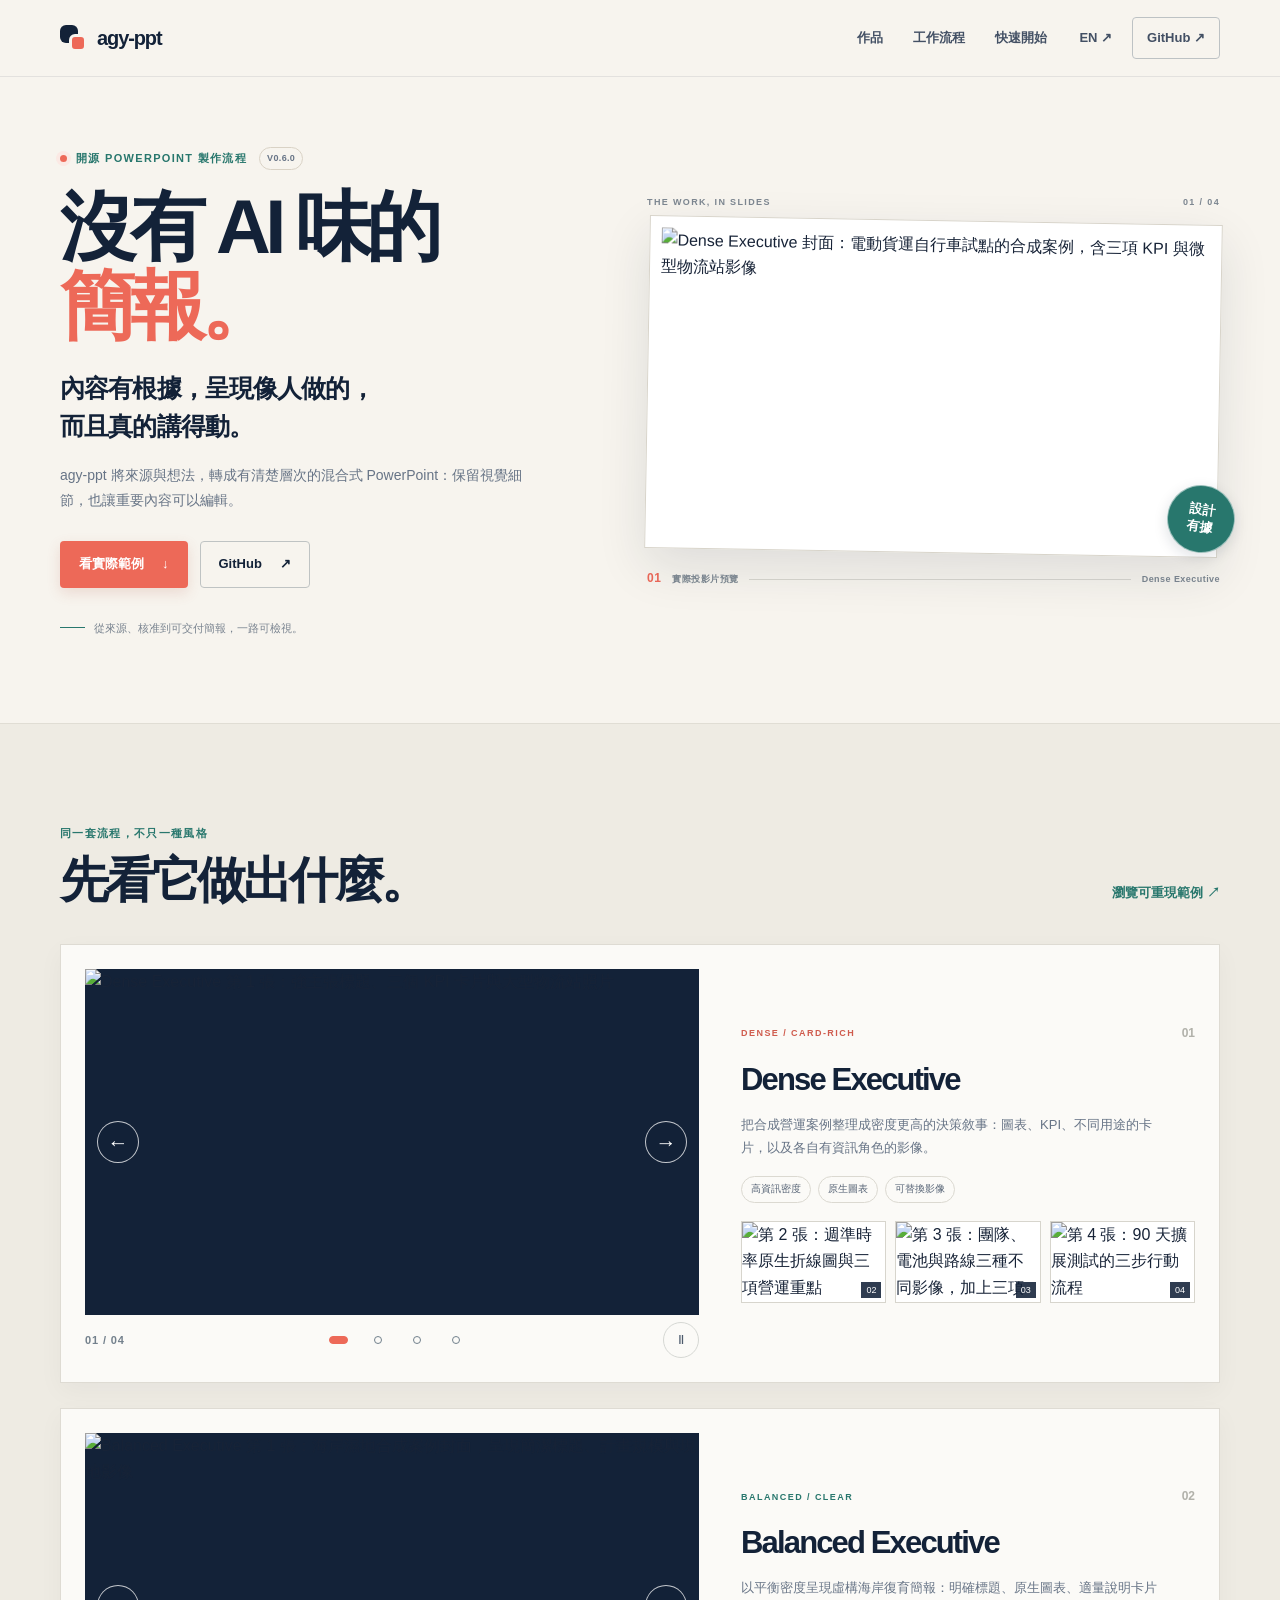
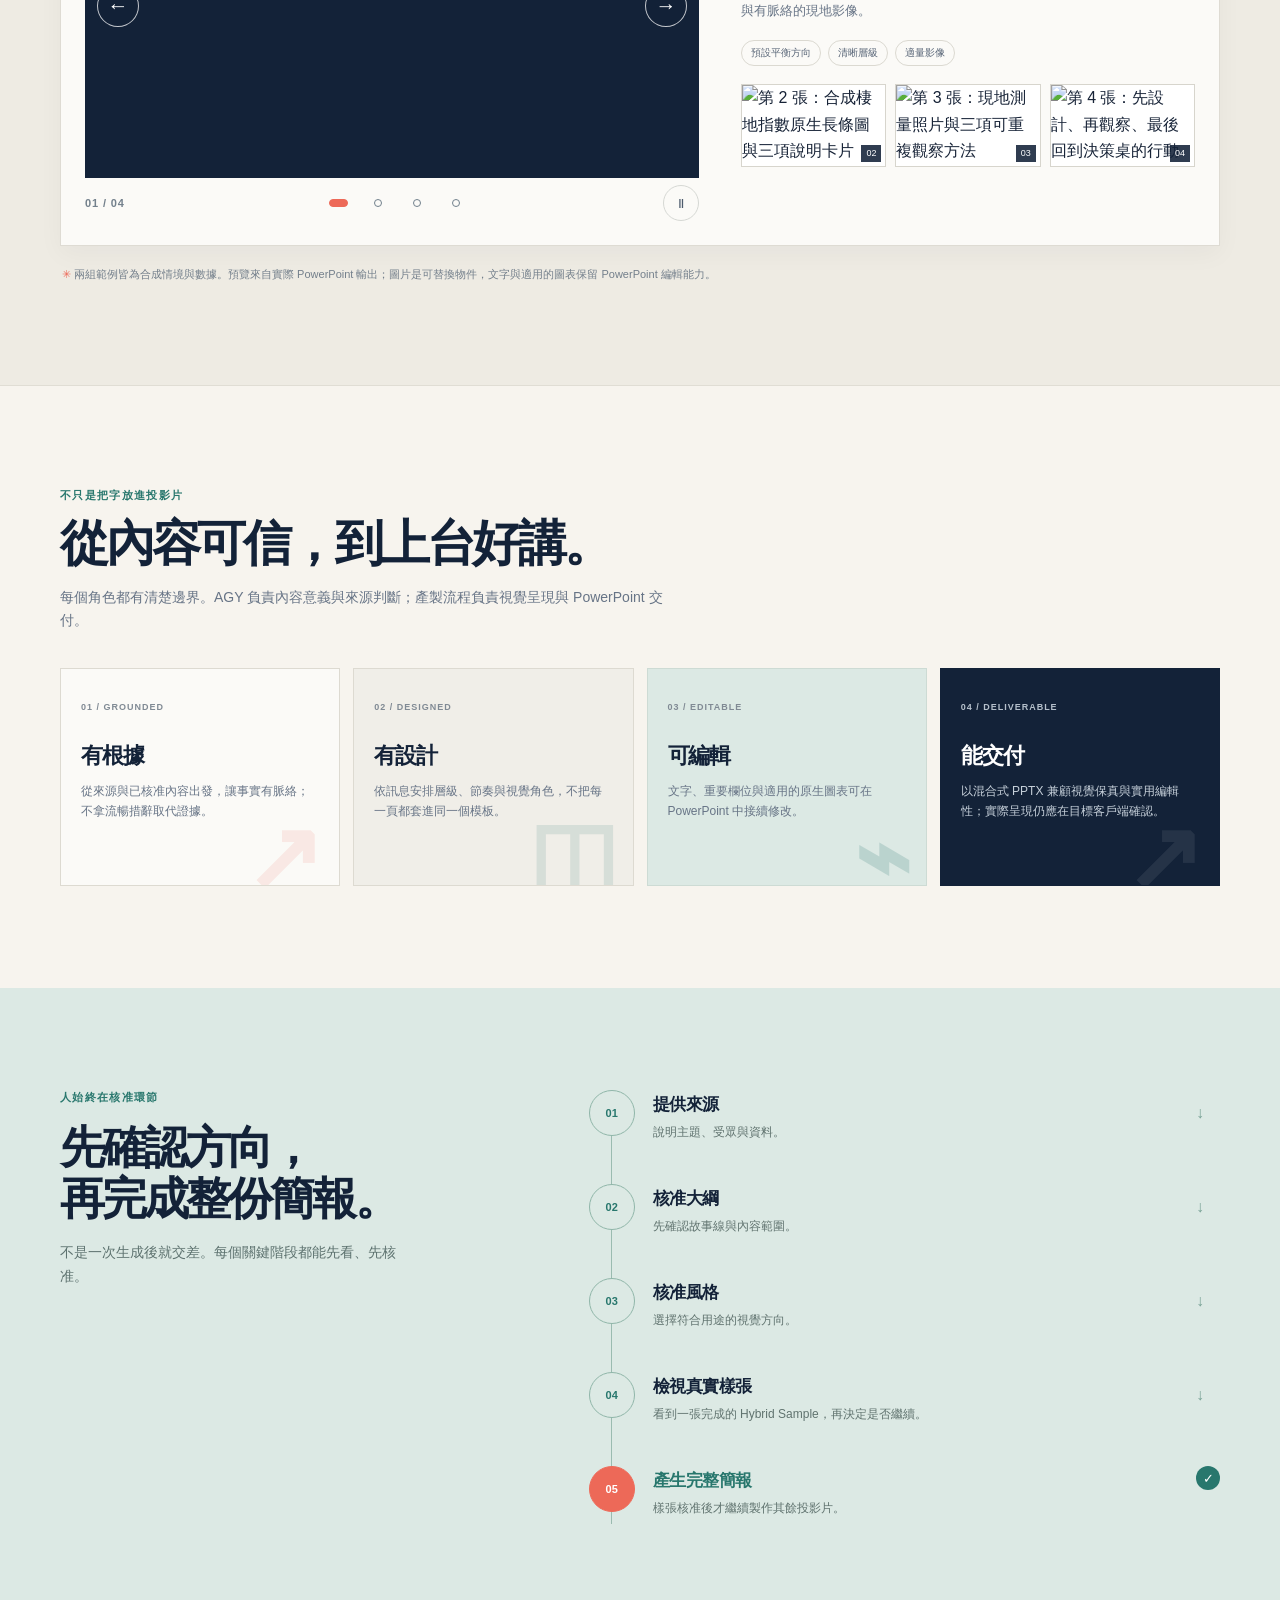
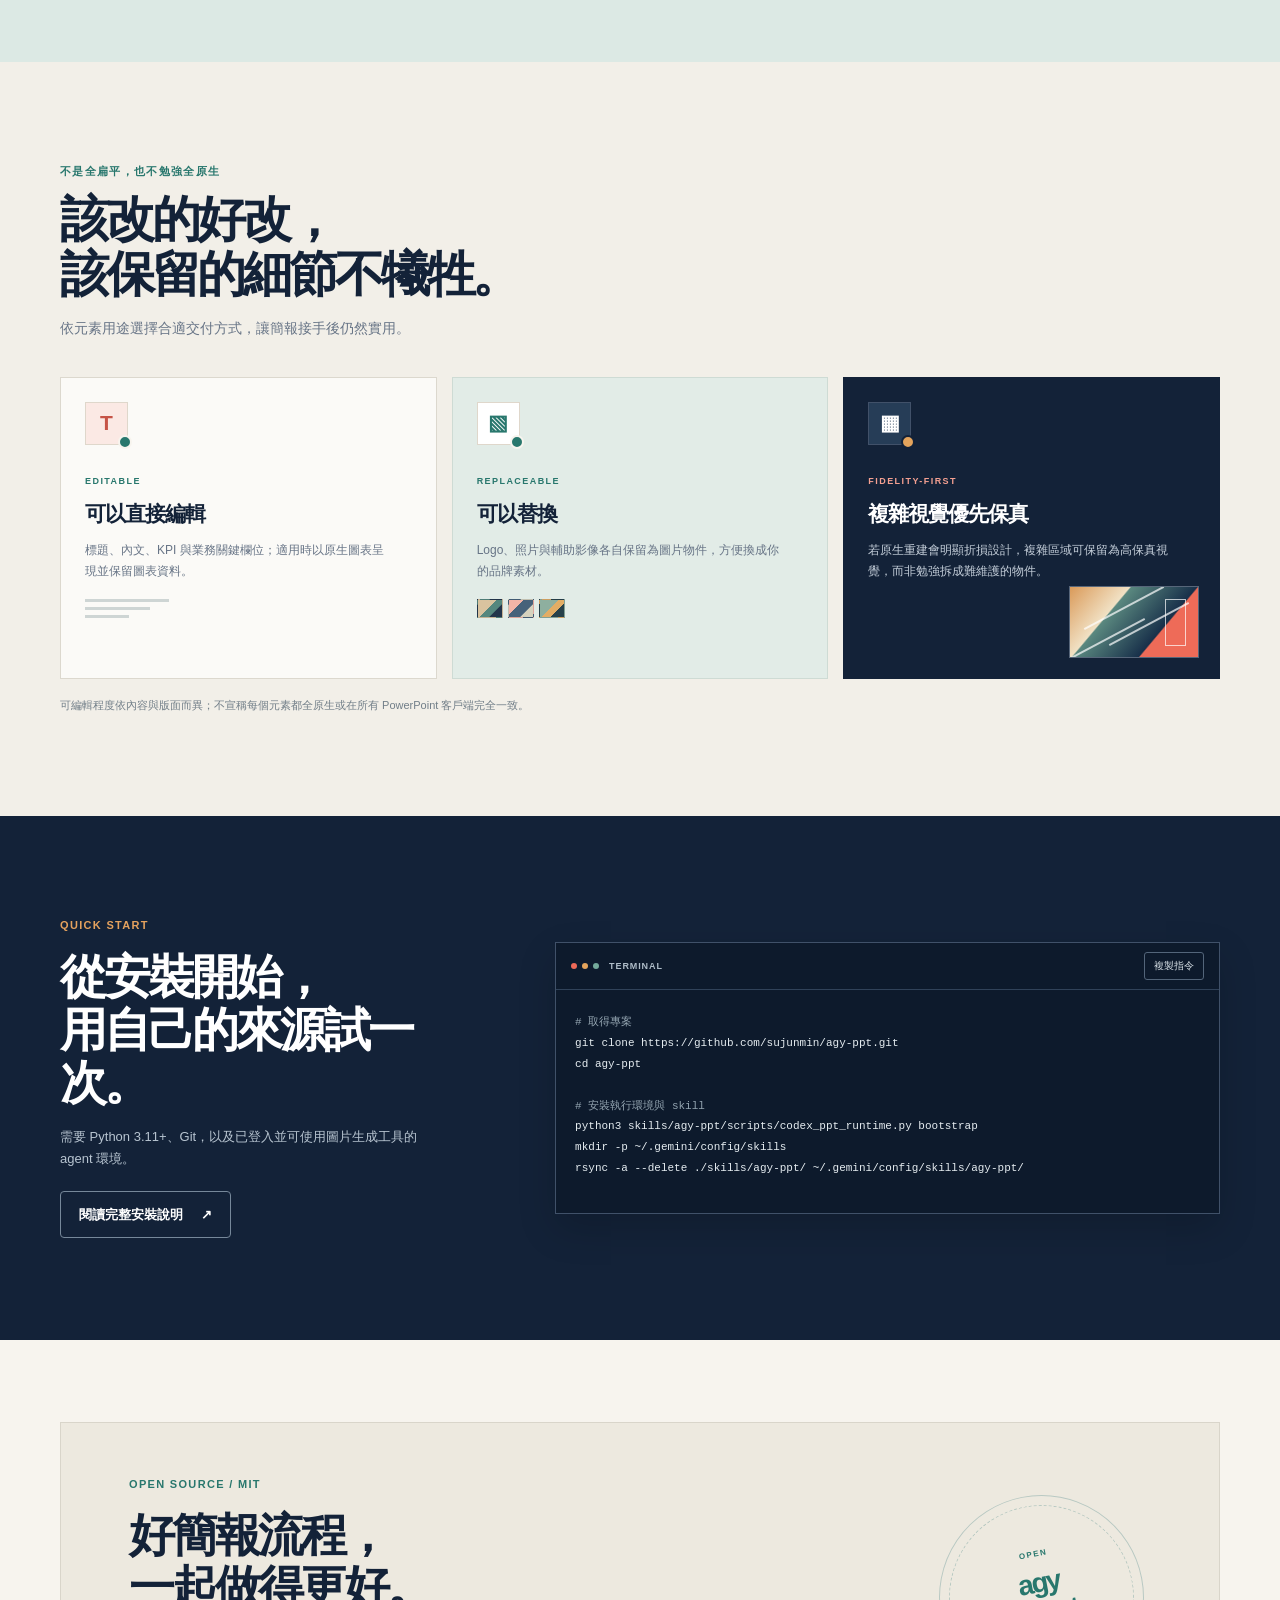
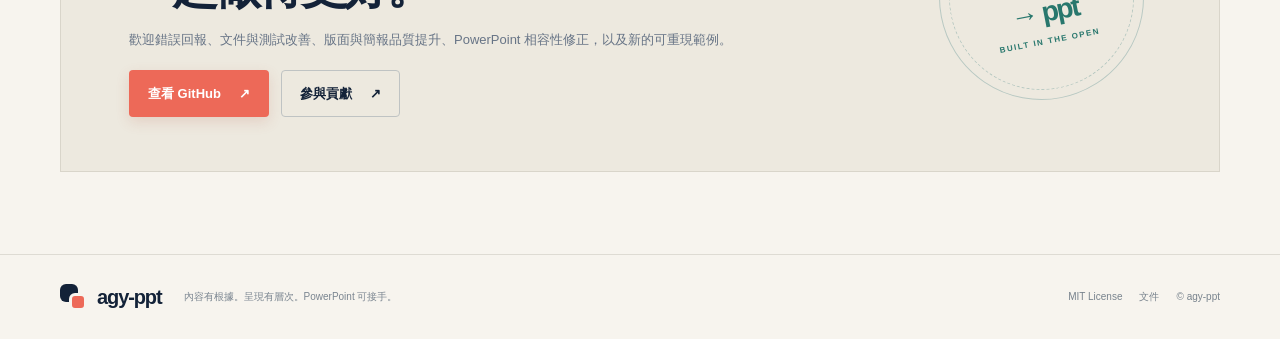
==== website/index.html @ 2b017c38 "docs: add agy-ppt GitHub Pages website" ====
<!doctype html>
<html lang="zh-Hant">
  <head>
    <meta charset="utf-8">
    <meta name="viewport" content="width=device-width, initial-scale=1">
    <meta name="description" content="agy-ppt 將有根據的內容轉成有層次、可編輯、可交付的混合式 PowerPoint。先看實際簡報，再了解核准流程與快速安裝。">
    <meta name="theme-color" content="#f7f4ee">
    <meta property="og:type" content="website">
    <meta property="og:title" content="agy-ppt — 沒有 AI 味的簡報">
    <meta property="og:description" content="內容有根據，呈現像人做的，而且真的講得動。">
    <meta property="og:url" content="https://sujunmin.github.io/agy-ppt/">
    <meta property="og:image" content="https://sujunmin.github.io/agy-ppt/assets/img/dense-slide-1.png">
    <meta property="og:image:width" content="1200">
    <meta property="og:image:height" content="675">
    <meta name="twitter:card" content="summary_large_image">
    <meta name="twitter:title" content="agy-ppt — 沒有 AI 味的簡報">
    <meta name="twitter:description" content="內容有根據，呈現像人做的，而且真的講得動。">
    <meta name="twitter:image" content="https://sujunmin.github.io/agy-ppt/assets/img/dense-slide-1.png">
    <link rel="canonical" href="https://sujunmin.github.io/agy-ppt/">
    <link rel="stylesheet" href="./assets/css/site.css">
    <title>agy-ppt — 沒有 AI 味的簡報</title>
    <script src="./assets/js/site.js" defer></script>
  </head>
  <body>
    <a class="skip-link" href="#main">跳到主要內容</a>
    <header class="site-header">
      <nav class="nav shell" aria-label="主要導覽">
        <a class="wordmark" href="./" aria-label="agy-ppt 首頁"><span class="brand-mark" aria-hidden="true"><i></i><b></b></span><span>agy-ppt</span></a>
        <div class="nav-links"><a href="#showcase">作品</a><a href="#workflow">工作流程</a><a href="#quick-start">快速開始</a></div>
        <div class="nav-actions"><a class="language-link" href="./en/" lang="en">EN <span aria-hidden="true">↗</span></a><a class="nav-github" href="https://github.com/sujunmin/agy-ppt" target="_blank" rel="noopener noreferrer">GitHub <span aria-hidden="true">↗</span></a></div>
      </nav>
    </header>
    <main id="main">
      <section class="hero shell" aria-labelledby="hero-title">
        <div class="hero-copy">
          <p class="eyebrow"><span class="eyebrow-dot"></span> 開源 PowerPoint 製作流程 <span class="version-pill">v0.6.0</span></p>
          <h1 id="hero-title">沒有 AI 味的<br><span>簡報。</span></h1>
          <p class="hero-lede">內容有根據，呈現像人做的，<br class="desktop-break">而且真的講得動。</p>
          <p class="hero-detail">agy-ppt 將來源與想法，轉成有清楚層次的混合式 PowerPoint：保留視覺細節，也讓重要內容可以編輯。</p>
          <div class="hero-ctas"><a class="button button-primary" href="#showcase">看實際範例 <span aria-hidden="true">↓</span></a><a class="button button-secondary" href="https://github.com/sujunmin/agy-ppt" target="_blank" rel="noopener noreferrer">GitHub <span aria-hidden="true">↗</span></a></div>
          <p class="hero-note"><span class="note-line"></span>從來源、核准到可交付簡報，一路可檢視。</p>
        </div>
        <div class="hero-art" aria-label="Dense Executive 實際 PowerPoint 預覽">
          <div class="hero-art-top"><span>THE WORK, IN SLIDES</span><span>01 / 04</span></div>
          <figure class="hero-slide"><img src="./assets/img/dense-slide-1.png" alt="Dense Executive 封面：電動貨運自行車試點的合成案例，含三項 KPI 與微型物流站影像" width="1200" height="675" fetchpriority="high"></figure>
          <div class="hero-art-caption"><span class="caption-index">01</span><span>實際投影片預覽</span><span class="caption-rule"></span><span>Dense Executive</span></div>
          <span class="hero-stamp" aria-hidden="true">設計<br>有據</span>
        </div>
      </section>

      <section id="showcase" class="section showcase-section" aria-labelledby="showcase-title">
        <div class="shell">
          <div class="section-heading heading-row"><div><p class="eyebrow">同一套流程，不只一種風格</p><h2 id="showcase-title">先看它做出什麼。</h2></div><a class="text-link" href="https://github.com/sujunmin/agy-ppt/tree/main/examples" target="_blank" rel="noopener noreferrer">瀏覽可重現範例 <span aria-hidden="true">↗</span></a></div>
          <article class="showcase-card dense-card">
            <div class="showcase-carousel" data-carousel role="region" aria-roledescription="carousel" aria-label="Dense Executive 投影片">
              <div class="showcase-visual" role="group" aria-roledescription="slide" aria-label="第 1 張，共 4 張"><img data-carousel-image src="./assets/img/dense-slide-1.png" alt="Dense Executive 第 1 張：強主張標題、三個 KPI 卡片與大型物流站照片" width="1200" height="675" loading="lazy" decoding="async"><button class="carousel-arrow carousel-previous" type="button" data-previous aria-label="上一張投影片"><span aria-hidden="true">←</span></button><button class="carousel-arrow carousel-next" type="button" data-next aria-label="下一張投影片"><span aria-hidden="true">→</span></button></div>
              <div class="carousel-controls"><span class="carousel-position" aria-hidden="true"><span data-position>01</span> / 04</span><div class="carousel-dots" role="group" aria-label="選擇投影片"><button class="carousel-dot is-active" type="button" data-slide-to="0" data-src="./assets/img/dense-slide-1.png" data-alt="Dense Executive 第 1 張：強主張標題、三個 KPI 卡片與大型物流站照片" aria-label="顯示第 1 張" aria-current="true" tabindex="0"><span></span></button><button class="carousel-dot" type="button" data-slide-to="1" data-src="./assets/img/dense-slide-2.png" data-alt="Dense Executive 第 2 張：週準時率原生折線圖與三項營運重點" aria-label="顯示第 2 張" tabindex="-1"><span></span></button><button class="carousel-dot" type="button" data-slide-to="2" data-src="./assets/img/dense-slide-3.png" data-alt="Dense Executive 第 3 張：團隊、電池與路線三種不同影像，加上三項營運改善槓桿" aria-label="顯示第 3 張" tabindex="-1"><span></span></button><button class="carousel-dot" type="button" data-slide-to="3" data-src="./assets/img/dense-slide-4.png" data-alt="Dense Executive 第 4 張：90 天擴展測試的三步行動流程" aria-label="顯示第 4 張" tabindex="-1"><span></span></button></div><button class="carousel-toggle" type="button" data-autoplay-toggle aria-label="暫停自動播放"><span aria-hidden="true">Ⅱ</span></button></div><p class="sr-only" data-slide-announcement aria-live="polite" aria-atomic="true"></p>
            </div>
            <div class="showcase-info"><div class="showcase-title-line"><span class="style-kicker coral-kicker">DENSE / CARD-RICH</span><span class="style-number">01</span></div><h3>Dense Executive</h3><p>把合成營運案例整理成密度更高的決策敘事：圖表、KPI、不同用途的卡片，以及各自有資訊角色的影像。</p><ul class="tag-list"><li>高資訊密度</li><li>原生圖表</li><li>可替換影像</li></ul>
              <div class="mini-gallery" aria-label="Dense Executive 其他投影片">
                <a href="./assets/img/dense-slide-2.png" target="_blank" rel="noopener noreferrer" aria-label="開啟 Dense Executive 第 2 張投影片"><img src="./assets/img/dense-slide-2.png" alt="第 2 張：週準時率原生折線圖與三項營運重點" width="1200" height="675" loading="lazy" decoding="async"><span>02</span></a>
                <a href="./assets/img/dense-slide-3.png" target="_blank" rel="noopener noreferrer" aria-label="開啟 Dense Executive 第 3 張投影片"><img src="./assets/img/dense-slide-3.png" alt="第 3 張：團隊、電池與路線三種不同影像，加上三項營運改善槓桿" width="1200" height="675" loading="lazy" decoding="async"><span>03</span></a>
                <a href="./assets/img/dense-slide-4.png" target="_blank" rel="noopener noreferrer" aria-label="開啟 Dense Executive 第 4 張投影片"><img src="./assets/img/dense-slide-4.png" alt="第 4 張：90 天擴展測試的三步行動流程" width="1200" height="675" loading="lazy" decoding="async"><span>04</span></a>
              </div>
            </div>
          </article>
          <article class="showcase-card balanced-card">
            <div class="showcase-carousel" data-carousel role="region" aria-roledescription="carousel" aria-label="Balanced Executive 投影片">
              <div class="showcase-visual" role="group" aria-roledescription="slide" aria-label="第 1 張，共 4 張"><img data-carousel-image src="./assets/img/balanced-slide-1.png" alt="Balanced Executive 第 1 張：海岸濕地合成案例封面，呈現簡潔標題、計畫規模與現地影像" width="1200" height="675" loading="lazy" decoding="async"><button class="carousel-arrow carousel-previous" type="button" data-previous aria-label="上一張投影片"><span aria-hidden="true">←</span></button><button class="carousel-arrow carousel-next" type="button" data-next aria-label="下一張投影片"><span aria-hidden="true">→</span></button></div>
              <div class="carousel-controls"><span class="carousel-position" aria-hidden="true"><span data-position>01</span> / 04</span><div class="carousel-dots" role="group" aria-label="選擇投影片"><button class="carousel-dot is-active" type="button" data-slide-to="0" data-src="./assets/img/balanced-slide-1.png" data-alt="Balanced Executive 第 1 張：海岸濕地合成案例封面，呈現簡潔標題、計畫規模與現地影像" aria-label="顯示第 1 張" aria-current="true" tabindex="0"><span></span></button><button class="carousel-dot" type="button" data-slide-to="1" data-src="./assets/img/balanced-slide-2.png" data-alt="Balanced Executive 第 2 張：合成棲地指數原生長條圖與三項說明卡片" aria-label="顯示第 2 張" tabindex="-1"><span></span></button><button class="carousel-dot" type="button" data-slide-to="2" data-src="./assets/img/balanced-slide-3.png" data-alt="Balanced Executive 第 3 張：現地測量照片與三項可重複觀察方法" aria-label="顯示第 3 張" tabindex="-1"><span></span></button><button class="carousel-dot" type="button" data-slide-to="3" data-src="./assets/img/balanced-slide-4.png" data-alt="Balanced Executive 第 4 張：先設計、再觀察、最後回到決策桌的行動步驟" aria-label="顯示第 4 張" tabindex="-1"><span></span></button></div><button class="carousel-toggle" type="button" data-autoplay-toggle aria-label="暫停自動播放"><span aria-hidden="true">Ⅱ</span></button></div><p class="sr-only" data-slide-announcement aria-live="polite" aria-atomic="true"></p>
            </div>
            <div class="showcase-info"><div class="showcase-title-line"><span class="style-kicker teal-kicker">BALANCED / CLEAR</span><span class="style-number">02</span></div><h3>Balanced Executive</h3><p>以平衡密度呈現虛構海岸復育簡報：明確標題、原生圖表、適量說明卡片與有脈絡的現地影像。</p><ul class="tag-list"><li>預設平衡方向</li><li>清晰層級</li><li>適量影像</li></ul>
              <div class="mini-gallery" aria-label="Balanced Executive 其他投影片">
                <a href="./assets/img/balanced-slide-2.png" target="_blank" rel="noopener noreferrer" aria-label="開啟 Balanced Executive 第 2 張投影片"><img src="./assets/img/balanced-slide-2.png" alt="第 2 張：合成棲地指數原生長條圖與三項說明卡片" width="1200" height="675" loading="lazy" decoding="async"><span>02</span></a>
                <a href="./assets/img/balanced-slide-3.png" target="_blank" rel="noopener noreferrer" aria-label="開啟 Balanced Executive 第 3 張投影片"><img src="./assets/img/balanced-slide-3.png" alt="第 3 張：現地測量照片與三項可重複觀察方法" width="1200" height="675" loading="lazy" decoding="async"><span>03</span></a>
                <a href="./assets/img/balanced-slide-4.png" target="_blank" rel="noopener noreferrer" aria-label="開啟 Balanced Executive 第 4 張投影片"><img src="./assets/img/balanced-slide-4.png" alt="第 4 張：先設計、再觀察、最後回到決策桌的行動步驟" width="1200" height="675" loading="lazy" decoding="async"><span>04</span></a>
              </div>
            </div>
          </article>
          <p class="showcase-footnote"><span aria-hidden="true">✳</span> 兩組範例皆為合成情境與數據。預覽來自實際 PowerPoint 輸出；圖片是可替換物件，文字與適用的圖表保留 PowerPoint 編輯能力。</p>
        </div>
      </section>

      <section class="section principles-section" aria-labelledby="principles-title">
        <div class="shell"><div class="section-heading"><p class="eyebrow">不只是把字放進投影片</p><h2 id="principles-title">從內容可信，到上台好講。</h2><p class="section-intro">每個角色都有清楚邊界。AGY 負責內容意義與來源判斷；產製流程負責視覺呈現與 PowerPoint 交付。</p></div>
          <div class="principle-grid">
            <article class="principle-card"><span class="principle-no">01 / GROUNDED</span><h3>有根據</h3><p>從來源與已核准內容出發，讓事實有脈絡；不拿流暢措辭取代證據。</p><span class="principle-mark mark-grounded" aria-hidden="true">↗</span></article>
            <article class="principle-card"><span class="principle-no">02 / DESIGNED</span><h3>有設計</h3><p>依訊息安排層級、節奏與視覺角色，不把每一頁都套進同一個模板。</p><span class="principle-mark mark-designed" aria-hidden="true">◫</span></article>
            <article class="principle-card"><span class="principle-no">03 / EDITABLE</span><h3>可編輯</h3><p>文字、重要欄位與適用的原生圖表可在 PowerPoint 中接續修改。</p><span class="principle-mark mark-editable" aria-hidden="true">⌁</span></article>
            <article class="principle-card"><span class="principle-no">04 / DELIVERABLE</span><h3>能交付</h3><p>以混合式 PPTX 兼顧視覺保真與實用編輯性；實際呈現仍應在目標客戶端確認。</p><span class="principle-mark mark-deliverable" aria-hidden="true">↗</span></article>
          </div>
        </div>
      </section>

      <section id="workflow" class="section workflow-section" aria-labelledby="workflow-title">
        <div class="shell workflow-layout"><div class="workflow-heading"><p class="eyebrow">人始終在核准環節</p><h2 id="workflow-title">先確認方向，<br>再完成整份簡報。</h2><p>不是一次生成後就交差。每個關鍵階段都能先看、先核准。</p></div>
          <ol class="workflow-list">
            <li><span class="workflow-index">01</span><div><h3>提供來源</h3><p>說明主題、受眾與資料。</p></div><span class="workflow-arrow" aria-hidden="true">↓</span></li>
            <li><span class="workflow-index">02</span><div><h3>核准大綱</h3><p>先確認故事線與內容範圍。</p></div><span class="workflow-arrow" aria-hidden="true">↓</span></li>
            <li><span class="workflow-index">03</span><div><h3>核准風格</h3><p>選擇符合用途的視覺方向。</p></div><span class="workflow-arrow" aria-hidden="true">↓</span></li>
            <li><span class="workflow-index">04</span><div><h3>檢視真實樣張</h3><p>看到一張完成的 Hybrid Sample，再決定是否繼續。</p></div><span class="workflow-arrow" aria-hidden="true">↓</span></li>
            <li class="workflow-final"><span class="workflow-index">05</span><div><h3>產生完整簡報</h3><p>樣張核准後才繼續製作其餘投影片。</p></div><span class="workflow-check" aria-hidden="true">✓</span></li>
          </ol>
        </div>
      </section>

      <section class="section editability-section" aria-labelledby="editability-title">
        <div class="shell"><div class="section-heading editability-heading"><p class="eyebrow">不是全扁平，也不勉強全原生</p><h2 id="editability-title">該改的好改，<br>該保留的細節不犧牲。</h2><p class="section-intro">依元素用途選擇合適交付方式，讓簡報接手後仍然實用。</p></div>
          <div class="editability-grid">
            <article class="edit-card edit-card-native"><div class="edit-icon" aria-hidden="true"><span>T</span><i></i></div><span class="edit-label">EDITABLE</span><h3>可以直接編輯</h3><p>標題、內文、KPI 與業務關鍵欄位；適用時以原生圖表呈現並保留圖表資料。</p><div class="text-lines" aria-hidden="true"><i></i><i></i><i></i></div></article>
            <article class="edit-card edit-card-replace"><div class="edit-icon replace-icon" aria-hidden="true"><span>▧</span><i></i></div><span class="edit-label">REPLACEABLE</span><h3>可以替換</h3><p>Logo、照片與輔助影像各自保留為圖片物件，方便換成你的品牌素材。</p><div class="image-swatches" aria-hidden="true"><i></i><i></i><i></i></div></article>
            <article class="edit-card edit-card-fidelity"><div class="edit-icon fidelity-icon" aria-hidden="true"><span>▦</span><i></i></div><span class="edit-label">FIDELITY-FIRST</span><h3>複雜視覺優先保真</h3><p>若原生重建會明顯折損設計，複雜區域可保留為高保真視覺，而非勉強拆成難維護的物件。</p><div class="fidelity-swatch" aria-hidden="true"><i></i><i></i><i></i><b></b></div></article>
          </div><p class="editability-note">可編輯程度依內容與版面而異；不宣稱每個元素都全原生或在所有 PowerPoint 客戶端完全一致。</p>
        </div>
      </section>

      <section id="quick-start" class="section quickstart-section" aria-labelledby="quickstart-title">
        <div class="shell quickstart-layout"><div class="quickstart-copy"><p class="eyebrow eyebrow-light">QUICK START</p><h2 id="quickstart-title">從安裝開始，<br>用自己的來源試一次。</h2><p>需要 Python 3.11+、Git，以及已登入並可使用圖片生成工具的 agent 環境。</p><a class="button button-light" href="https://github.com/sujunmin/agy-ppt#%E5%AE%89%E8%A3%9D" target="_blank" rel="noopener noreferrer">閱讀完整安裝說明 <span aria-hidden="true">↗</span></a></div>
          <div class="code-card"><div class="code-top"><span><i></i><i></i><i></i> TERMINAL</span><button class="copy-button" type="button" data-copy="git clone https://github.com/sujunmin/agy-ppt.git&#10;cd agy-ppt&#10;python3 skills/agy-ppt/scripts/codex_ppt_runtime.py bootstrap&#10;mkdir -p ~/.gemini/config/skills&#10;rsync -a --delete ./skills/agy-ppt/ ~/.gemini/config/skills/agy-ppt/" aria-label="複製安裝指令">複製指令</button></div><pre><code><span class="code-comment"># 取得專案</span>
git clone https://github.com/sujunmin/agy-ppt.git
cd agy-ppt

<span class="code-comment"># 安裝執行環境與 skill</span>
python3 skills/agy-ppt/scripts/codex_ppt_runtime.py bootstrap
mkdir -p ~/.gemini/config/skills
rsync -a --delete ./skills/agy-ppt/ ~/.gemini/config/skills/agy-ppt/</code></pre><p class="copy-status" aria-live="polite"></p></div>
        </div>
      </section>

      <section class="open-source-section" aria-labelledby="open-source-title"><div class="shell open-source-panel"><div class="open-source-copy"><p class="eyebrow">OPEN SOURCE / MIT</p><h2 id="open-source-title">好簡報流程，<br>一起做得更好。</h2><p>歡迎錯誤回報、文件與測試改善、版面與簡報品質提升、PowerPoint 相容性修正，以及新的可重現範例。</p><div class="open-source-ctas"><a class="button button-primary" href="https://github.com/sujunmin/agy-ppt" target="_blank" rel="noopener noreferrer">查看 GitHub <span aria-hidden="true">↗</span></a><a class="button button-secondary" href="https://github.com/sujunmin/agy-ppt/blob/main/CONTRIBUTING.md" target="_blank" rel="noopener noreferrer">參與貢獻 <span aria-hidden="true">↗</span></a></div></div><div class="open-source-stamp" aria-hidden="true"><span>OPEN</span><strong>agy<br>→ ppt</strong><span>BUILT IN THE OPEN</span></div></div></section>
    </main>
    <footer class="site-footer"><div class="shell footer-inner"><a class="wordmark" href="./"><span class="brand-mark" aria-hidden="true"><i></i><b></b></span><span>agy-ppt</span></a><p>內容有根據。呈現有層次。PowerPoint 可接手。</p><div><a href="https://github.com/sujunmin/agy-ppt/blob/main/LICENSE" target="_blank" rel="noopener noreferrer">MIT License</a><a href="https://github.com/sujunmin/agy-ppt/blob/main/README.md" target="_blank" rel="noopener noreferrer">文件</a><span>© agy-ppt</span></div></div></footer>
  </body>
</html>
---- website/assets/css/site.css ----
:root {
  color-scheme: light;
  --paper: #f7f4ee;
  --paper-deep: #efebe2;
  --ink: #172337;
  --muted: #677486;
  --line: #d8d6cf;
  --navy: #132238;
  --navy-soft: #20354d;
  --teal: #28776d;
  --teal-pale: #dce9e4;
  --coral: #ed6958;
  --coral-pale: #fbe9e4;
  --amber: #e4a45c;
  --shell: min(1160px, calc(100% - 64px));
  --sans: 'Avenir Next', 'Noto Sans TC', 'Microsoft JhengHei', -apple-system, BlinkMacSystemFont, 'Segoe UI', sans-serif;
  --display: 'Avenir Next', 'Noto Sans TC', 'Microsoft JhengHei', -apple-system, BlinkMacSystemFont, 'Segoe UI', sans-serif;
}

* { box-sizing: border-box; }
.sr-only { position: absolute; width: 1px; height: 1px; overflow: hidden; clip: rect(0, 0, 0, 0); white-space: nowrap; clip-path: inset(50%); }
html { scroll-behavior: smooth; scroll-padding-top: 92px; }
body { margin: 0; background: var(--paper); color: var(--ink); font-family: var(--sans); font-size: 16px; line-height: 1.65; -webkit-font-smoothing: antialiased; }
img { display: block; max-width: 100%; }
a { color: inherit; }
button, a { -webkit-tap-highlight-color: transparent; }
a:focus-visible, button:focus-visible { outline: 3px solid var(--coral); outline-offset: 4px; }
.shell { width: var(--shell); margin-inline: auto; }
.skip-link { position: absolute; z-index: 20; top: 8px; left: 8px; transform: translateY(-150%); padding: 10px 16px; background: white; border: 2px solid var(--coral); border-radius: 4px; }
.skip-link:focus { transform: translateY(0); }

.site-header { position: relative; z-index: 5; border-bottom: 1px solid rgb(23 35 55 / 9%); background: rgb(247 244 238 / 94%); }
.nav { min-height: 76px; display: flex; align-items: center; gap: 32px; }
.wordmark { display: inline-flex; align-items: center; gap: 10px; color: var(--navy); text-decoration: none; font-family: var(--display); font-size: 20px; font-weight: 800; letter-spacing: -.055em; white-space: nowrap; }
.brand-mark { position: relative; display: inline-block; width: 27px; height: 27px; }
.brand-mark i, .brand-mark b { position: absolute; width: 18px; height: 18px; border-radius: 6px; }
.brand-mark i { top: 0; left: 0; background: var(--navy); }
.brand-mark b { right: 0; bottom: 0; background: var(--coral); border: 3px solid var(--paper); }
.nav-links { display: flex; align-items: center; gap: 30px; margin-left: auto; }
.nav-links a, .nav-actions a { color: #435064; font-size: 13px; font-weight: 600; text-decoration: none; transition: color .18s ease; }
.nav-links a:hover, .nav-actions a:hover { color: var(--coral); }
.nav-actions { display: flex; align-items: center; gap: 20px; }
.language-link { padding: 7px 0; }
.nav-github { padding: 9px 14px; border: 1px solid #bdc2c4; border-radius: 4px; }

.hero { min-height: 628px; display: grid; grid-template-columns: minmax(0, .92fr) minmax(0, 1.08fr); align-items: center; gap: 62px; padding-block: 70px 86px; }
.hero-copy { position: relative; z-index: 1; }
.hero-art, .hero-copy, .hero-slide { min-width: 0; }
.eyebrow { display: flex; align-items: center; gap: 9px; margin: 0 0 17px; color: var(--teal); font-size: 11px; font-weight: 700; letter-spacing: .12em; line-height: 1.4; text-transform: uppercase; }
.eyebrow-dot { width: 7px; height: 7px; border-radius: 50%; background: var(--coral); box-shadow: 0 0 0 4px var(--coral-pale); }
.version-pill { margin-left: 3px; padding: 4px 7px; border: 1px solid #d9d2c5; border-radius: 999px; color: var(--muted); font-size: 9px; letter-spacing: .04em; }
h1, h2, h3, p { overflow-wrap: anywhere; }
h1, h2, h3 { font-family: var(--display); }
.hero h1 { max-width: 610px; margin: 0; color: var(--navy); font-size: clamp(52px, 6.1vw, 76px); font-weight: 800; letter-spacing: -.075em; line-height: 1.05; }
.hero h1 span { color: var(--coral); }
.hero-lede { margin: 24px 0 0; color: var(--navy); font-size: clamp(20px, 2vw, 25px); font-weight: 600; letter-spacing: -.035em; line-height: 1.5; }
.hero-detail { max-width: 470px; margin: 18px 0 0; color: var(--muted); font-size: 14px; line-height: 1.8; }
.hero-ctas, .open-source-ctas { display: flex; flex-wrap: wrap; gap: 12px; margin-top: 27px; }
.button { min-height: 47px; display: inline-flex; align-items: center; justify-content: center; gap: 18px; padding: 0 18px; border: 1px solid transparent; border-radius: 4px; font-size: 13px; font-weight: 700; text-decoration: none; transition: transform .18s ease, background .18s ease, border-color .18s ease; }
.button:hover { transform: translateY(-2px); }
.button-primary { background: var(--coral); color: #fff; box-shadow: 0 5px 14px rgb(183 78 64 / 16%); }
.button-primary:hover { background: #d95749; }
.button-secondary { border-color: #bfc3c3; background: transparent; color: var(--navy); }
.button-secondary:hover { border-color: var(--navy); }
.hero-note { display: flex; align-items: center; gap: 9px; margin: 31px 0 0; color: #7a8490; font-size: 11px; }
.note-line { width: 25px; height: 1px; background: var(--teal); }
.hero-art { position: relative; padding: 0 0 0 20px; }
.hero-art-top, .hero-art-caption { display: flex; align-items: center; color: #7d8791; font-size: 9px; font-weight: 700; letter-spacing: .15em; }
.hero-art-top { justify-content: space-between; margin: 0 0 11px; }
.hero-slide { position: relative; margin: 0; padding: 11px; background: #fff; border: 1px solid #d8d4ca; box-shadow: 0 18px 50px rgb(19 34 56 / 11%); transform: rotate(1deg); }
.hero-slide img { display: block; width: 100%; max-width: 100%; height: auto; aspect-ratio: 16 / 9; object-fit: cover; }
.hero-art-caption { gap: 11px; margin-top: 16px; letter-spacing: .05em; }
.caption-index { color: var(--coral); font-size: 12px; }
.caption-rule { flex: 1; height: 1px; background: var(--line); }
.hero-stamp { position: absolute; right: -15px; bottom: 36px; display: grid; width: 68px; height: 68px; place-content: center; border: 1px solid rgb(255 255 255 / 54%); border-radius: 50%; background: var(--teal); color: white; font-size: 13px; font-weight: 700; line-height: 1.3; text-align: center; transform: rotate(8deg); box-shadow: 0 4px 14px rgb(19 34 56 / 13%); }

.section { padding-block: 102px; }
.showcase-section { background: #eeebe3; border-block: 1px solid #e0ddd4; }
.section-heading { margin-bottom: 36px; }
.section-heading .eyebrow { margin-bottom: 12px; }
.section-heading h2, .workflow-heading h2, .quickstart-copy h2, .open-source-copy h2 { margin: 0; color: var(--navy); font-size: clamp(34px, 4vw, 49px); font-weight: 750; letter-spacing: -.065em; line-height: 1.13; }
.heading-row { display: flex; align-items: end; justify-content: space-between; gap: 28px; }
.text-link { margin-bottom: 5px; color: var(--teal); font-size: 13px; font-weight: 700; text-decoration: none; white-space: nowrap; }
.text-link:hover { color: var(--coral); }
.showcase-card { display: grid; grid-template-columns: minmax(0, 1.15fr) minmax(0, .85fr); gap: 42px; align-items: center; margin-top: 24px; padding: 24px; border: 1px solid #dedbd3; background: #fbfaf7; box-shadow: 0 8px 24px rgb(23 35 55 / 4%); }
.showcase-card + .showcase-card { margin-top: 25px; }
.showcase-carousel { min-width: 0; }
.showcase-visual, .showcase-info { min-width: 0; }
.showcase-visual { position: relative; overflow: hidden; background: var(--navy); touch-action: pan-y; }
.showcase-visual > img { width: 100%; height: auto; aspect-ratio: 16 / 9; object-fit: cover; transition: transform .4s ease; }
.showcase-card:hover .showcase-visual > img { transform: scale(1.012); }
.carousel-arrow { position: absolute; top: 50%; display: grid; width: 42px; height: 42px; place-items: center; padding: 0; border: 1px solid rgb(255 255 255 / 75%); border-radius: 50%; background: rgb(19 34 56 / 82%); color: #fff; font: inherit; font-size: 21px; line-height: 1; cursor: pointer; transform: translateY(-50%); transition: background .18s ease, transform .18s ease; }
.carousel-arrow:hover { background: var(--coral); }
.carousel-arrow:active { transform: translateY(-50%) scale(.96); }
.carousel-previous { left: 12px; }
.carousel-next { right: 12px; }
.carousel-controls { display: grid; grid-template-columns: auto 1fr auto; align-items: center; gap: 10px; padding-top: 7px; }
.carousel-position { min-width: 46px; color: #73808c; font-size: 11px; font-weight: 700; font-variant-numeric: tabular-nums; letter-spacing: .08em; }
.carousel-dots { display: flex; align-items: center; justify-content: center; gap: 3px; }
.carousel-dot { display: grid; width: 36px; height: 36px; flex: 0 0 36px; place-items: center; padding: 0; border: 0; border-radius: 50%; background: transparent; cursor: pointer; }
.carousel-dot span { width: 8px; height: 8px; border: 1px solid #71808c; border-radius: 50%; background: transparent; transition: width .18s ease, border-radius .18s ease, background .18s ease; }
.carousel-dot:hover span { border-color: var(--teal); background: var(--teal-pale); }
.carousel-dot.is-active span { width: 19px; border-color: var(--coral); border-radius: 999px; background: var(--coral); }
.carousel-toggle { display: grid; width: 36px; height: 36px; place-items: center; padding: 0; border: 1px solid #d6d8d4; border-radius: 50%; background: transparent; color: #4d5b6c; font-size: 13px; cursor: pointer; }
.carousel-toggle:hover:not(:disabled) { border-color: var(--teal); color: var(--teal); }
.carousel-toggle:disabled { color: #9099a0; cursor: not-allowed; }
.slide-enter { animation: slide-enter .2s ease both; }
@keyframes slide-enter { from { opacity: .65; transform: translateY(2px); } to { opacity: 1; transform: translateY(0); } }
.showcase-info { min-width: 0; }
.showcase-title-line { display: flex; align-items: center; justify-content: space-between; margin-bottom: 10px; }
.style-kicker { font-size: 9px; font-weight: 800; letter-spacing: .16em; }
.coral-kicker { color: #cf5b4d; }
.teal-kicker { color: var(--teal); }
.style-number { color: #b1b1aa; font-family: var(--display); font-size: 12px; font-weight: 700; }
.showcase-info h3 { margin: 0; color: var(--navy); font-size: clamp(25px, 2.5vw, 31px); font-weight: 750; letter-spacing: -.06em; }
.showcase-info > p { max-width: 420px; margin: 9px 0 0; color: var(--muted); font-size: 13px; line-height: 1.75; }
.tag-list { display: flex; flex-wrap: wrap; gap: 7px; margin: 17px 0 18px; padding: 0; list-style: none; }
.tag-list li { padding: 4px 9px; border: 1px solid #dbd9d1; border-radius: 999px; color: #586577; font-size: 10px; }
.mini-gallery { display: grid; grid-template-columns: repeat(3, 1fr); gap: 9px; }
.mini-gallery a { position: relative; overflow: hidden; border: 1px solid #d7d5cd; background: white; text-decoration: none; }
.mini-gallery img { width: 100%; height: auto; aspect-ratio: 16 / 9; object-fit: cover; transition: transform .25s ease; }
.mini-gallery a:hover img { transform: scale(1.04); }
.mini-gallery span { position: absolute; right: 4px; bottom: 4px; padding: 1px 5px; background: rgb(19 34 56 / 88%); color: #fff; font-size: 9px; }
.showcase-footnote { margin: 19px 2px 0; color: #737f8b; font-size: 11px; }
.showcase-footnote span { color: var(--coral); }

.principles-section { background: var(--paper); }
.section-intro { max-width: 610px; margin: 15px 0 0; color: var(--muted); font-size: 14px; }
.principle-grid { display: grid; grid-template-columns: repeat(4, 1fr); gap: 13px; }
.principle-card { position: relative; min-height: 218px; overflow: hidden; padding: 23px 20px; border: 1px solid #dddad1; background: #fbfaf7; }
.principle-card:nth-child(2) { background: #f0eee8; }
.principle-card:nth-child(3) { background: var(--teal-pale); border-color: #cddbd4; }
.principle-card:nth-child(4) { background: var(--navy); border-color: var(--navy); color: #fff; }
.principle-no { color: #808a94; font-size: 9px; font-weight: 800; letter-spacing: .11em; }
.principle-card:nth-child(4) .principle-no { color: #b5c0cb; }
.principle-card h3 { margin: 19px 0 7px; color: var(--navy); font-size: 22px; letter-spacing: -.05em; }
.principle-card:nth-child(4) h3 { color: #fff; }
.principle-card p { position: relative; z-index: 1; max-width: 230px; margin: 0; color: var(--muted); font-size: 12px; line-height: 1.7; }
.principle-card:nth-child(4) p { color: #c6d0da; }
.principle-mark { position: absolute; right: 15px; bottom: -20px; color: rgb(237 105 88 / 12%); font-family: var(--display); font-size: 95px; font-weight: 700; line-height: 1; }
.mark-designed { color: rgb(40 119 109 / 13%); }
.mark-editable { color: rgb(40 119 109 / 19%); }
.mark-deliverable { color: rgb(255 255 255 / 8%); }

.workflow-section { background: var(--teal-pale); }
.workflow-layout { display: grid; grid-template-columns: .82fr 1.18fr; gap: 90px; align-items: start; }
.workflow-heading { position: sticky; top: 36px; }
.workflow-heading h2 { font-size: clamp(33px, 3.8vw, 45px); }
.workflow-heading > p:last-child { max-width: 340px; margin: 17px 0 0; color: #5d726f; font-size: 14px; }
.workflow-list { position: relative; margin: 0; padding: 0; list-style: none; }
.workflow-list::before { position: absolute; top: 24px; bottom: 36px; left: 22px; width: 1px; background: #9abbb0; content: ''; }
.workflow-list li { position: relative; display: grid; grid-template-columns: 46px 1fr 24px; gap: 18px; min-height: 94px; padding: 0 0 20px; }
.workflow-index { z-index: 1; display: grid; width: 46px; height: 46px; place-items: center; border: 1px solid #8fb5a8; border-radius: 50%; background: var(--teal-pale); color: var(--teal); font-family: var(--display); font-size: 11px; font-weight: 800; }
.workflow-list h3 { margin: 1px 0 4px; color: var(--navy); font-size: 17px; letter-spacing: -.03em; }
.workflow-list p { margin: 0; color: #60736f; font-size: 12px; }
.workflow-arrow { padding-top: 10px; color: #78a296; font-size: 16px; }
.workflow-final .workflow-index { border-color: var(--coral); background: var(--coral); color: white; }
.workflow-final h3 { color: var(--teal); }
.workflow-check { display: grid; width: 24px; height: 24px; place-items: center; border-radius: 50%; background: var(--teal); color: white; font-size: 13px; }

.editability-section { background: #f2efe8; }
.editability-heading { max-width: 750px; }
.editability-grid { display: grid; grid-template-columns: repeat(3, 1fr); gap: 15px; }
.edit-card { position: relative; min-height: 302px; overflow: hidden; padding: 24px; border: 1px solid #dcd8ce; background: #fbfaf7; }
.edit-card-replace { background: #e2ece7; border-color: #cedbd4; }
.edit-card-fidelity { background: var(--navy); border-color: var(--navy); color: white; }
.edit-icon { position: relative; display: grid; width: 43px; height: 43px; place-items: center; margin-bottom: 21px; border: 1px solid #dfd7cb; background: var(--coral-pale); color: #c65447; font-family: var(--display); font-size: 21px; font-weight: 800; }
.edit-icon i { position: absolute; right: -5px; bottom: -5px; width: 14px; height: 14px; border: 2px solid var(--paper); border-radius: 50%; background: var(--teal); }
.replace-icon { background: white; color: var(--teal); }
.fidelity-icon { border-color: #415169; background: #263d57; color: #fff; }
.fidelity-icon i { border-color: var(--navy); background: var(--amber); }
.edit-label { color: var(--teal); font-size: 9px; font-weight: 800; letter-spacing: .16em; }
.edit-card-fidelity .edit-label { color: #f4a091; }
.edit-card h3 { margin: 5px 0 8px; color: var(--navy); font-size: 21px; letter-spacing: -.05em; }
.edit-card-fidelity h3 { color: white; }
.edit-card p { position: relative; z-index: 1; max-width: 310px; margin: 0; color: var(--muted); font-size: 12px; line-height: 1.75; }
.edit-card-fidelity p { color: #c5cfda; }
.text-lines { display: grid; gap: 5px; width: 84px; margin-top: 17px; }
.text-lines i { height: 3px; background: #ced5d4; }
.text-lines i:nth-child(2) { width: 77%; }
.text-lines i:nth-child(3) { width: 52%; }
.image-swatches { display: flex; gap: 5px; margin-top: 17px; }
.image-swatches i { width: 26px; height: 19px; border: 1px solid rgb(23 35 55 / 10%); background: linear-gradient(135deg, #d9c39f 0 44%, #55877e 45% 68%, #23354b 69%); }
.image-swatches i:nth-child(2) { background: linear-gradient(135deg, #f3b4a7 0 35%, #47627a 36% 68%, #d6d2be 69%); }
.image-swatches i:nth-child(3) { background: linear-gradient(135deg, #8eaf9f 0 45%, #e2ad65 46% 66%, #27414a 67%); }
.fidelity-swatch { position: absolute; right: 20px; bottom: 20px; width: 130px; height: 72px; overflow: hidden; border: 1px solid #57667a; background: linear-gradient(130deg, #da9a59, #f1e1c4 32%, #5a887f 33%, #18304a 68%, #ee6b58 69%); }
.fidelity-swatch i { position: absolute; width: 90px; height: 2px; background: rgb(255 255 255 / 70%); transform: rotate(-28deg); }
.fidelity-swatch i:nth-child(1) { top: 20px; left: 9px; }
.fidelity-swatch i:nth-child(2) { top: 36px; left: 34px; }
.fidelity-swatch i:nth-child(3) { top: 52px; left: -10px; }
.fidelity-swatch b { position: absolute; right: 12px; top: 12px; width: 21px; height: 47px; border: 1px solid rgb(255 255 255 / 70%); }
.editability-note { margin: 17px 0 0; color: #717e88; font-size: 11px; }

.quickstart-section { background: var(--navy); color: white; }
.quickstart-layout { display: grid; grid-template-columns: .78fr 1.22fr; gap: 70px; align-items: center; }
.eyebrow-light { color: #e5a25e; }
.quickstart-copy h2 { color: white; font-size: clamp(34px, 4vw, 47px); }
.quickstart-copy > p:not(.eyebrow) { max-width: 380px; margin: 17px 0 0; color: #b8c5d1; font-size: 13px; }
.button-light { margin-top: 22px; border-color: #76889a; color: white; }
.button-light:hover { border-color: white; background: rgb(255 255 255 / 7%); }
.code-card { min-width: 0; border: 1px solid #405169; background: #0d1a2c; box-shadow: 0 15px 36px rgb(0 0 0 / 16%); }
.code-top { display: flex; align-items: center; justify-content: space-between; min-height: 47px; padding: 0 15px; border-bottom: 1px solid #304259; color: #afbdc9; font-size: 9px; font-weight: 700; letter-spacing: .1em; }
.code-top > span { display: flex; align-items: center; gap: 5px; }
.code-top i { width: 6px; height: 6px; border-radius: 50%; background: #ed6958; }
.code-top i:nth-child(2) { background: #e4a45c; }
.code-top i:nth-child(3) { background: #73a99a; margin-right: 5px; }
.copy-button { padding: 6px 9px; border: 1px solid #53657a; border-radius: 3px; background: transparent; color: #d7e0e6; font-family: var(--sans); font-size: 10px; cursor: pointer; }
.copy-button:hover { border-color: white; }
.code-card pre { overflow-x: auto; margin: 0; padding: 22px 19px 14px; color: #e6edf1; font: 11px/1.9 ui-monospace, SFMono-Regular, Menlo, Consolas, monospace; tab-size: 2; }
.code-comment { color: #93a4b0; }
.copy-status { min-height: 20px; margin: 0; padding: 0 19px 8px; color: #a9d2c5; font-size: 10px; }

.open-source-section { padding-block: 82px; background: var(--paper); }
.open-source-panel { position: relative; display: flex; align-items: center; justify-content: space-between; min-height: 330px; overflow: hidden; padding: 54px 68px; border: 1px solid #d9d5ca; background: #ede9df; }
.open-source-copy { position: relative; z-index: 1; max-width: 690px; }
.open-source-copy h2 { font-size: clamp(34px, 4vw, 46px); }
.open-source-copy > p:not(.eyebrow) { max-width: 620px; margin: 15px 0 0; color: var(--muted); font-size: 13px; }
.open-source-ctas { margin-top: 20px; }
.open-source-stamp { position: absolute; right: 75px; display: flex; width: 205px; height: 205px; flex-direction: column; align-items: center; justify-content: center; gap: 8px; border: 1px solid #b9c9c3; border-radius: 50%; color: var(--teal); transform: rotate(-11deg); }
.open-source-stamp::before { position: absolute; inset: 9px; border: 1px dashed #b8c9c2; border-radius: 50%; content: ''; }
.open-source-stamp span { font-size: 8px; font-weight: 800; letter-spacing: .19em; }
.open-source-stamp strong { font-family: var(--display); font-size: 28px; letter-spacing: -.08em; line-height: 1.05; text-align: center; }
.site-footer { border-top: 1px solid #dedbd3; }
.footer-inner { display: flex; min-height: 84px; align-items: center; gap: 22px; }
.footer-inner > p { margin: 0; color: #7a8590; font-size: 10px; }
.footer-inner > div { display: flex; flex-wrap: wrap; gap: 17px; margin-left: auto; color: #78838d; font-size: 10px; }
.footer-inner > div a { text-decoration: none; }
.footer-inner > div a:hover { color: var(--teal); }

@media (max-width: 960px) {
  :root { --shell: min(100% - 44px, 760px); }
  .nav { gap: 18px; }
  .nav-links { gap: 17px; }
  .hero { grid-template-columns: .9fr 1.1fr; gap: 35px; min-height: 560px; }
  .hero h1 { font-size: clamp(48px, 6vw, 64px); }
  .showcase-card { grid-template-columns: 1fr; gap: 23px; }
  .showcase-info > p { max-width: 650px; }
  .principle-grid { grid-template-columns: repeat(2, 1fr); }
  .workflow-layout { gap: 50px; }
  .quickstart-layout { gap: 35px; }
  .open-source-stamp { right: 35px; opacity: .75; }
}
@media (max-width: 640px) {
  :root { --shell: calc(100% - 36px); }
  html { scroll-padding-top: 118px; }
  .nav { min-height: 68px; flex-wrap: wrap; gap: 0 15px; padding-block: 12px 9px; }
  .wordmark { font-size: 18px; }
  .nav-actions { gap: 12px; margin-left: auto; }
  .nav-github { padding: 6px 9px; }
  .nav-links { order: 3; width: 100%; justify-content: space-between; gap: 12px; padding-top: 10px; }
  .nav-links a, .nav-actions a { font-size: 11px; }
  .hero { min-height: auto; grid-template-columns: 1fr; gap: 36px; padding-block: 57px 67px; }
  .hero h1 { font-size: clamp(47px, 12.8vw, 64px); }
  .hero-lede { margin-top: 19px; font-size: 19px; }
  .hero-detail { font-size: 13px; }
  .hero-note { margin-top: 22px; }
  .hero-art { padding-left: 7px; padding-right: 8px; }
  .hero-slide { padding: 6px; }
  .hero-stamp { right: -5px; bottom: 30px; width: 57px; height: 57px; font-size: 11px; }
  .section { padding-block: 70px; }
  .section-heading h2, .workflow-heading h2, .quickstart-copy h2, .open-source-copy h2 { font-size: clamp(32px, 9vw, 41px); }
  .heading-row { display: block; }
  .text-link { display: inline-block; margin-top: 15px; white-space: normal; }
  .showcase-card { gap: 18px; padding: 13px; }
  .showcase-carousel .showcase-visual > img { display: block; width: 100%; max-width: 100%; height: auto; aspect-ratio: 16 / 9; object-fit: contain; }
  .showcase-card:hover .showcase-visual > img { transform: none; }
  .carousel-controls { gap: 5px; }
  .carousel-dot { width: 34px; height: 36px; flex-basis: 34px; }
  .carousel-arrow { width: 38px; height: 38px; }
  .showcase-info { padding: 0 3px 4px; }
  .showcase-info h3 { font-size: 26px; }
  .showcase-info > p { font-size: 12px; }
  .tag-list { margin-block: 13px 15px; }
  .principle-grid, .editability-grid { grid-template-columns: 1fr; }
  .principle-card { min-height: 190px; }
  .principle-card p { max-width: 290px; }
  .workflow-layout { grid-template-columns: 1fr; gap: 35px; }
  .workflow-heading { position: static; }
  .workflow-list li { min-height: 88px; }
  .edit-card { min-height: 270px; }
  .quickstart-layout { grid-template-columns: 1fr; gap: 35px; }
  .quickstart-copy > p:not(.eyebrow) { font-size: 12px; }
  .code-card pre { padding: 17px 12px 12px; font-size: 9px; }
  .open-source-section { padding-block: 55px; }
  .open-source-panel { min-height: 0; padding: 35px 24px; }
  .open-source-stamp { display: none; }
  .footer-inner { min-height: 0; flex-wrap: wrap; gap: 12px; padding-block: 21px; }
  .footer-inner > p { width: 100%; order: 3; }
  .footer-inner > div { gap: 11px; }
}
@media (prefers-reduced-motion: reduce) {
  html { scroll-behavior: auto; }
  *, *::before, *::after { transition-duration: .01ms !important; animation-duration: .01ms !important; animation-iteration-count: 1 !important; }
  .slide-enter { animation: none !important; }
}
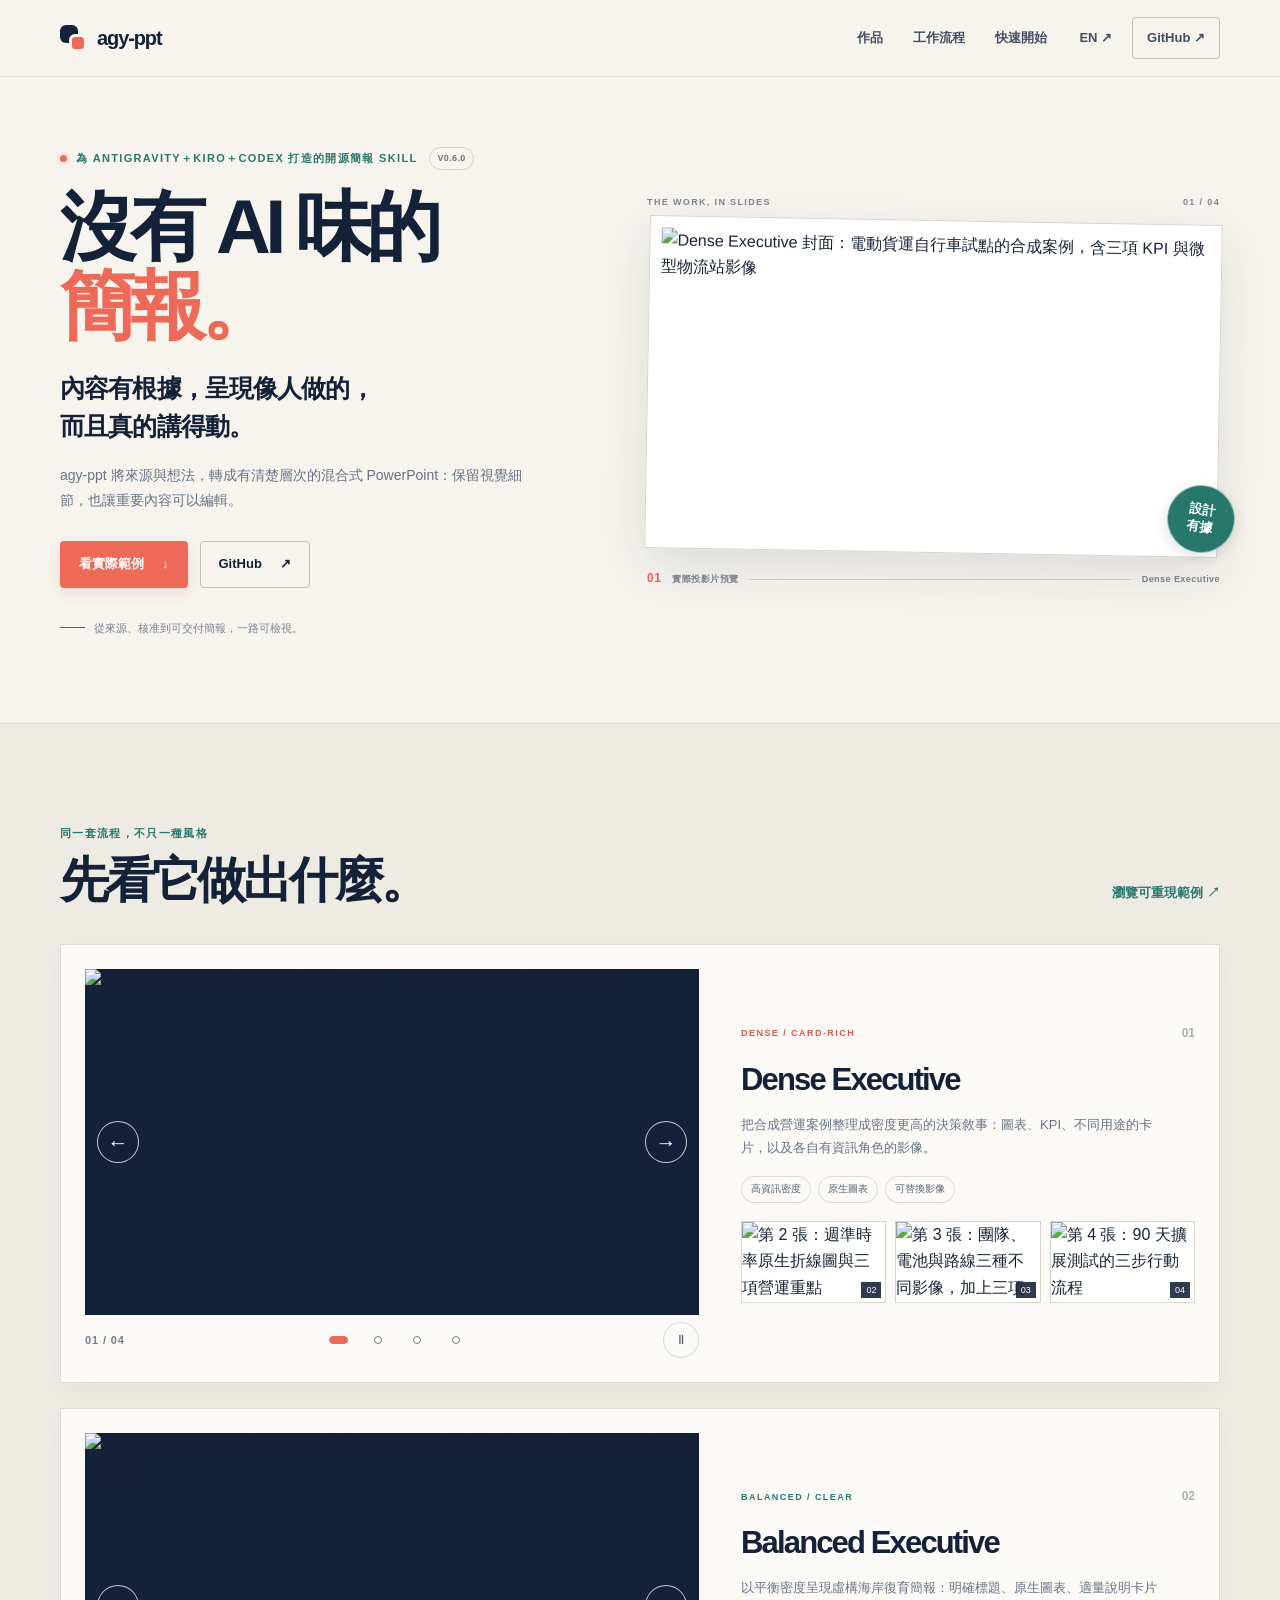
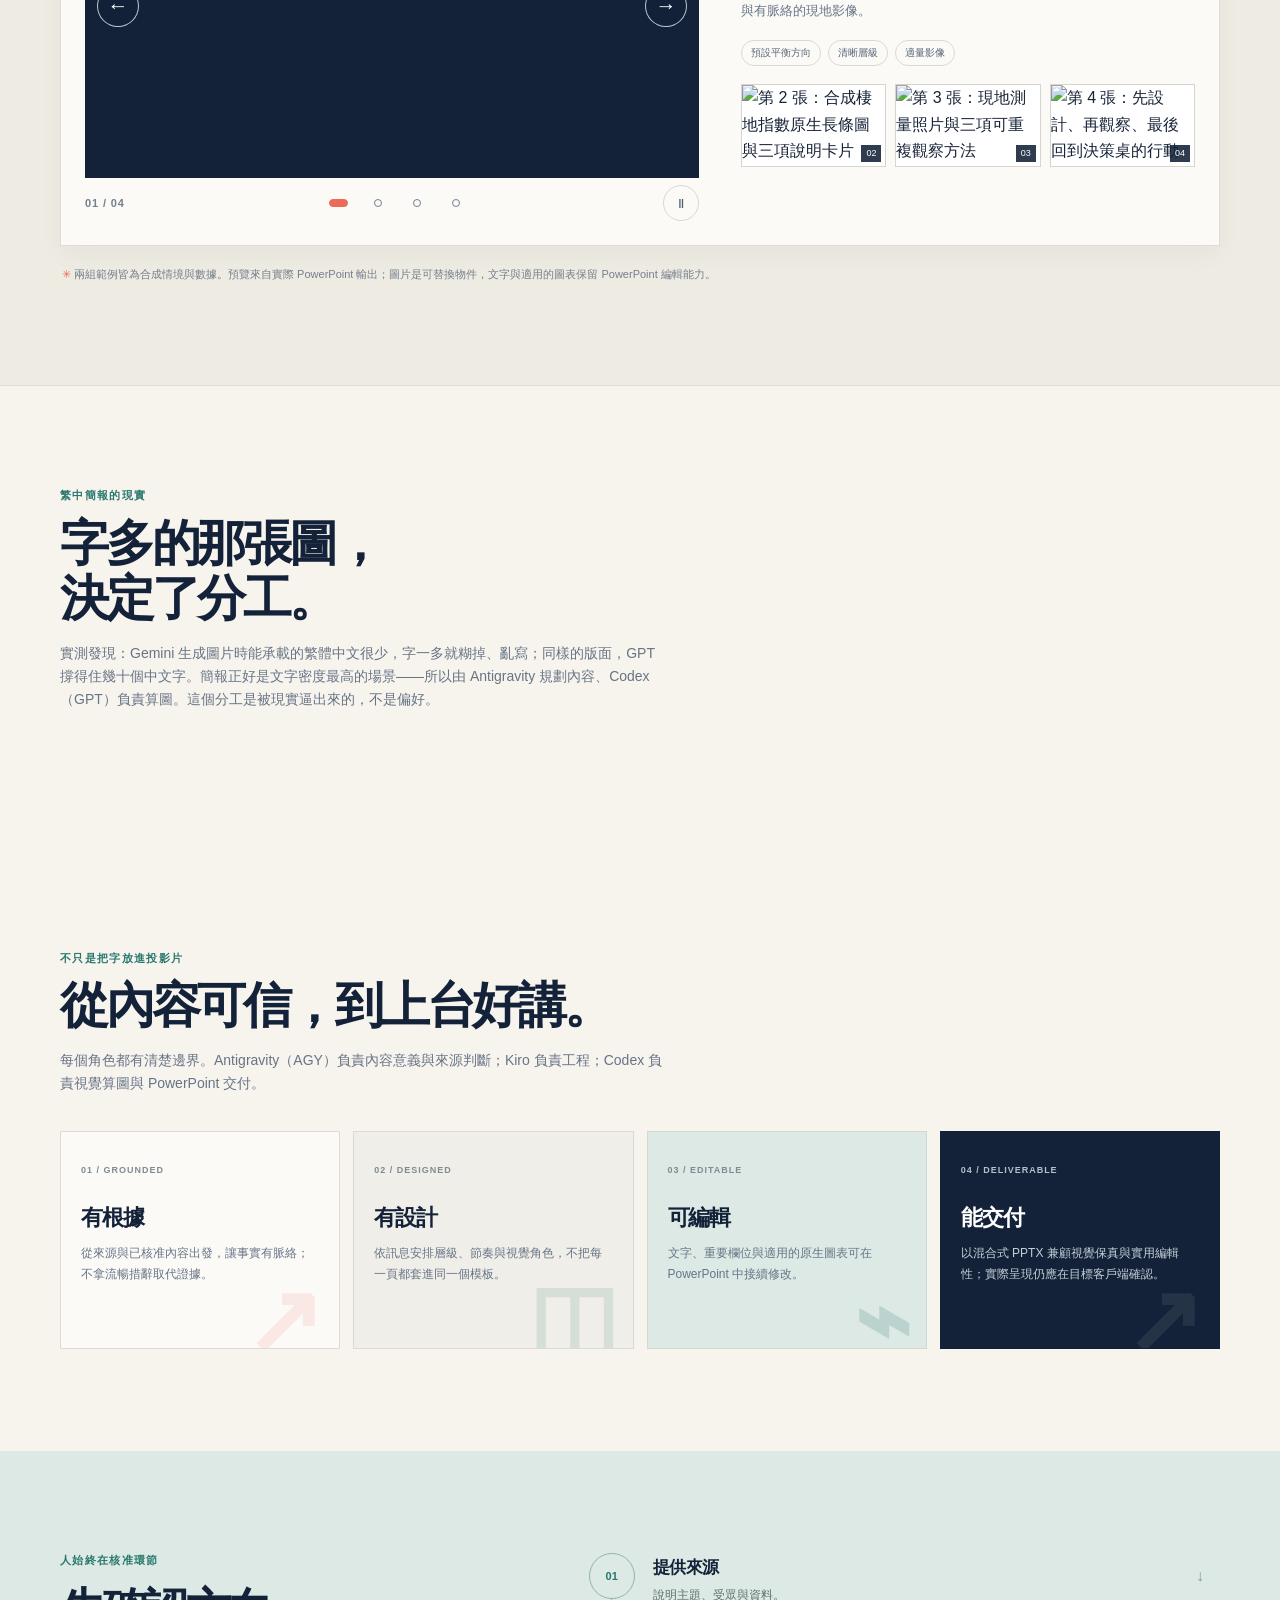
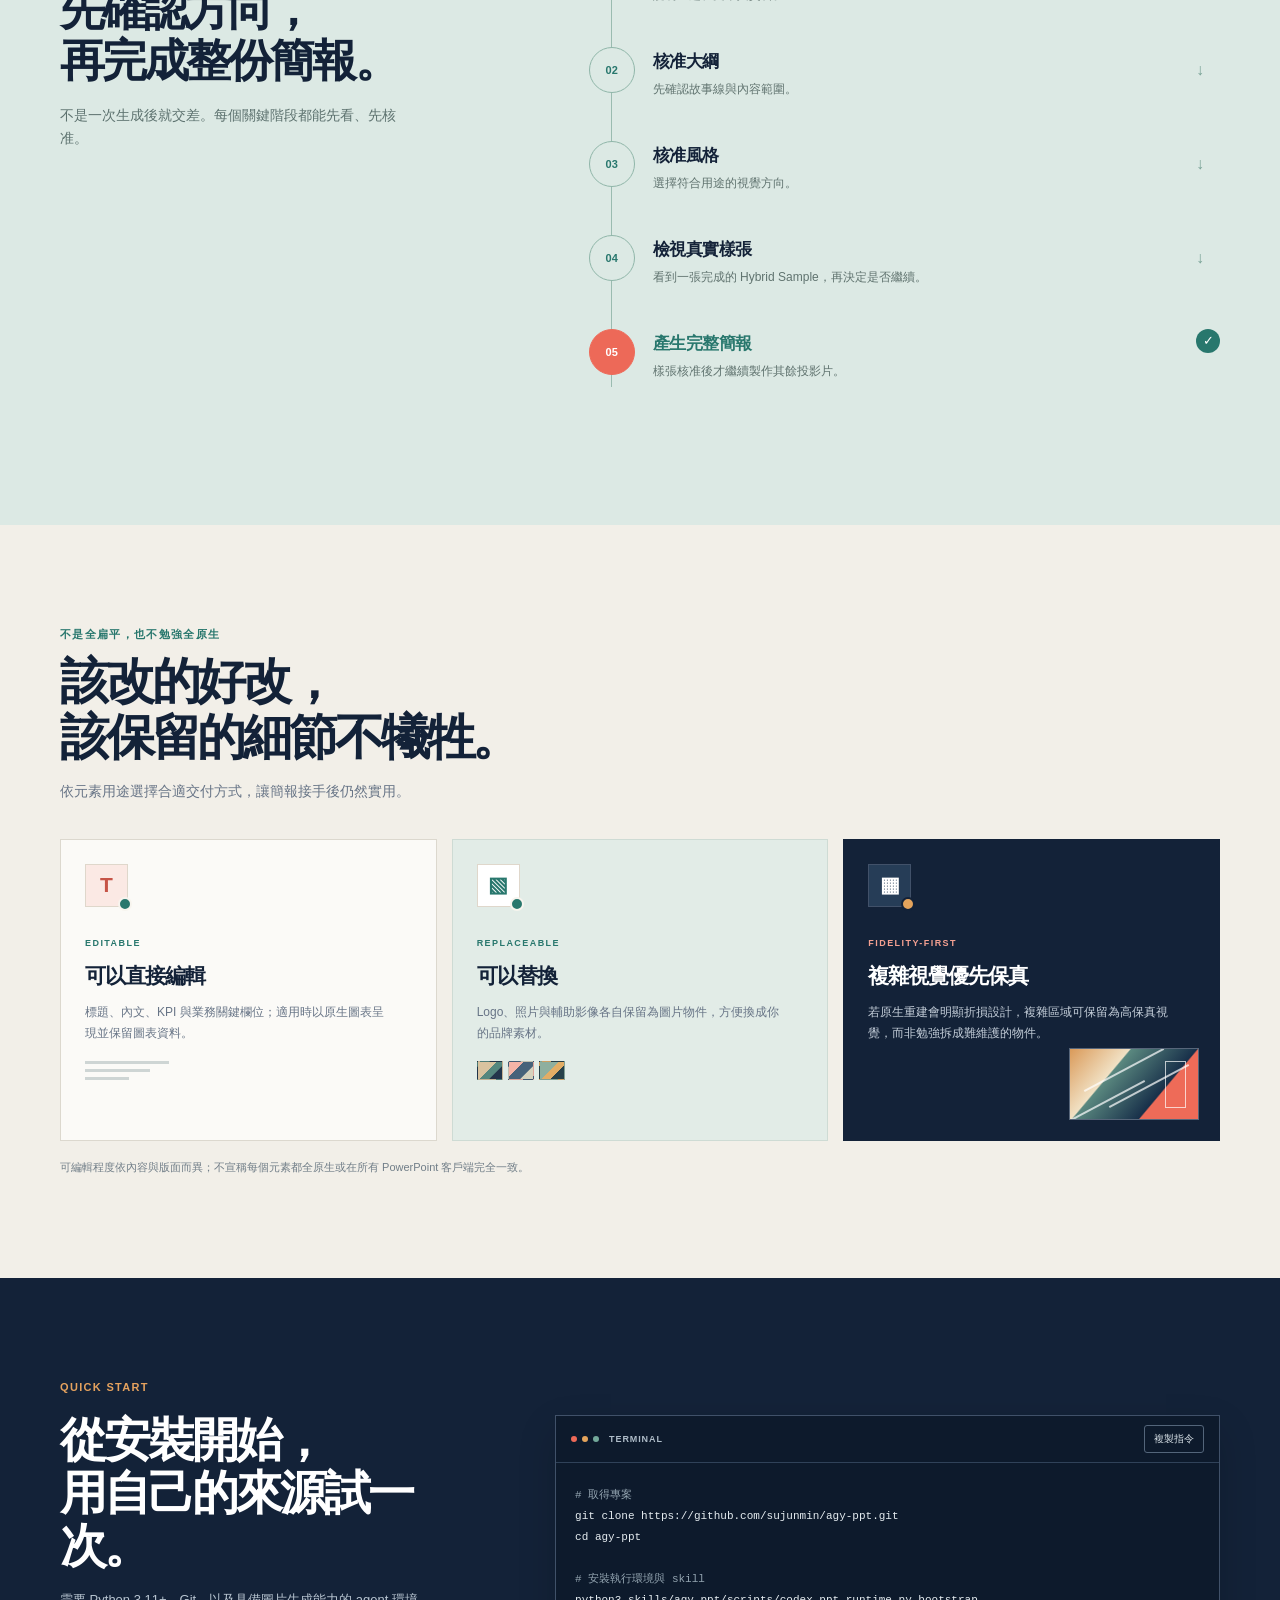
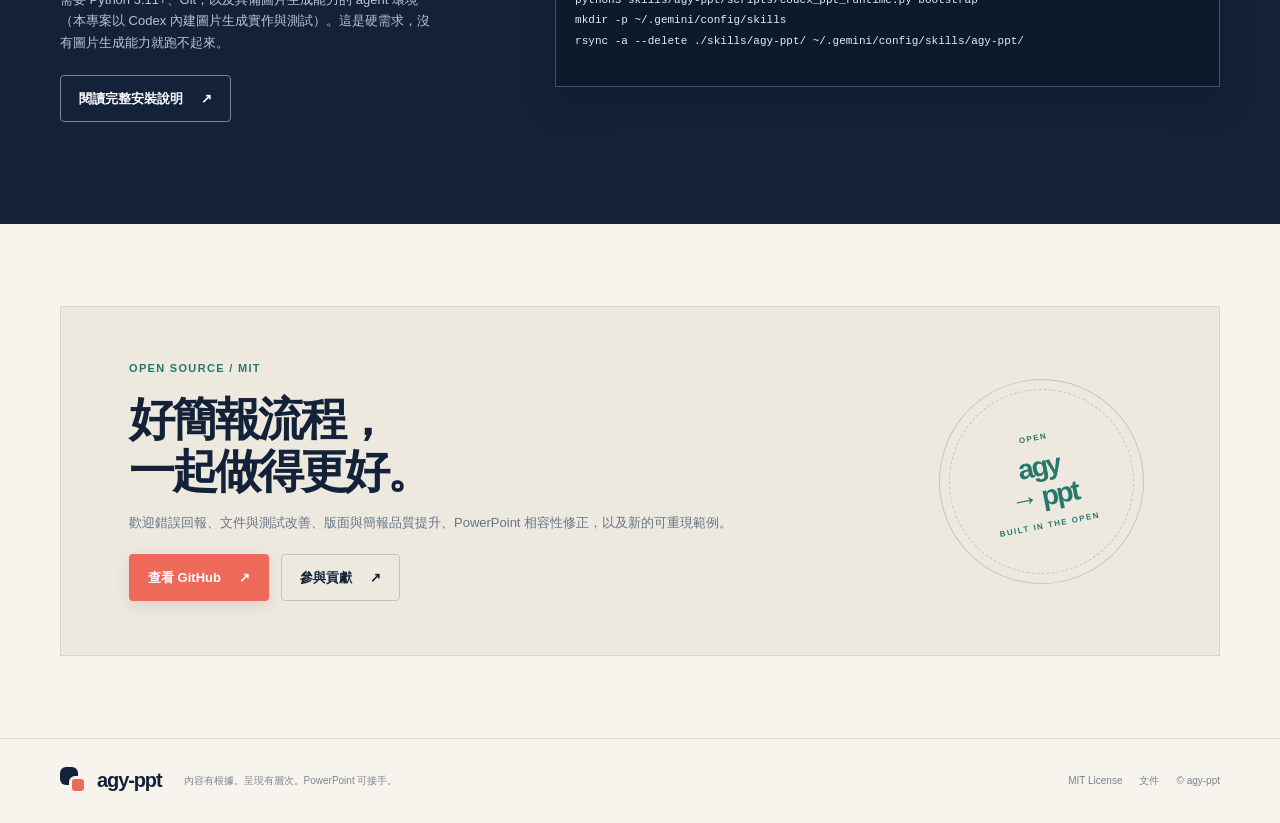
==== commit 7719d867: "docs: reposition landing page around the Antigravity+Kiro+Codex pipeline" ====
--- a/website/index.html
+++ b/website/index.html
@@ -33,7 +33,7 @@
     <main id="main">
       <section class="hero shell" aria-labelledby="hero-title">
         <div class="hero-copy">
-          <p class="eyebrow"><span class="eyebrow-dot"></span> 開源 PowerPoint 製作流程 <span class="version-pill">v0.6.0</span></p>
+          <p class="eyebrow"><span class="eyebrow-dot"></span> 為 Antigravity＋Kiro＋Codex 打造的開源簡報 skill <span class="version-pill">v0.6.0</span></p>
           <h1 id="hero-title">沒有 AI 味的<br><span>簡報。</span></h1>
           <p class="hero-lede">內容有根據，呈現像人做的，<br class="desktop-break">而且真的講得動。</p>
           <p class="hero-detail">agy-ppt 將來源與想法，轉成有清楚層次的混合式 PowerPoint：保留視覺細節，也讓重要內容可以編輯。</p>
@@ -81,8 +81,13 @@
         </div>
       </section>
 
+      <section class="section render-section" aria-labelledby="render-title">
+        <div class="shell"><div class="section-heading"><p class="eyebrow">繁中簡報的現實</p><h2 id="render-title">字多的那張圖，<br>決定了分工。</h2><p class="section-intro">實測發現：Gemini 生成圖片時能承載的繁體中文很少，字一多就糊掉、亂寫；同樣的版面，GPT 撐得住幾十個中文字。簡報正好是文字密度最高的場景——所以由 Antigravity 規劃內容、Codex（GPT）負責算圖。這個分工是被現實逼出來的，不是偏好。</p></div>
+        </div>
+      </section>
+
       <section class="section principles-section" aria-labelledby="principles-title">
-        <div class="shell"><div class="section-heading"><p class="eyebrow">不只是把字放進投影片</p><h2 id="principles-title">從內容可信，到上台好講。</h2><p class="section-intro">每個角色都有清楚邊界。AGY 負責內容意義與來源判斷；產製流程負責視覺呈現與 PowerPoint 交付。</p></div>
+        <div class="shell"><div class="section-heading"><p class="eyebrow">不只是把字放進投影片</p><h2 id="principles-title">從內容可信，到上台好講。</h2><p class="section-intro">每個角色都有清楚邊界。Antigravity（AGY）負責內容意義與來源判斷；Kiro 負責工程；Codex 負責視覺算圖與 PowerPoint 交付。</p></div>
           <div class="principle-grid">
             <article class="principle-card"><span class="principle-no">01 / GROUNDED</span><h3>有根據</h3><p>從來源與已核准內容出發，讓事實有脈絡；不拿流暢措辭取代證據。</p><span class="principle-mark mark-grounded" aria-hidden="true">↗</span></article>
             <article class="principle-card"><span class="principle-no">02 / DESIGNED</span><h3>有設計</h3><p>依訊息安排層級、節奏與視覺角色，不把每一頁都套進同一個模板。</p><span class="principle-mark mark-designed" aria-hidden="true">◫</span></article>
@@ -115,7 +120,7 @@
       </section>
 
       <section id="quick-start" class="section quickstart-section" aria-labelledby="quickstart-title">
-        <div class="shell quickstart-layout"><div class="quickstart-copy"><p class="eyebrow eyebrow-light">QUICK START</p><h2 id="quickstart-title">從安裝開始，<br>用自己的來源試一次。</h2><p>需要 Python 3.11+、Git，以及已登入並可使用圖片生成工具的 agent 環境。</p><a class="button button-light" href="https://github.com/sujunmin/agy-ppt#%E5%AE%89%E8%A3%9D" target="_blank" rel="noopener noreferrer">閱讀完整安裝說明 <span aria-hidden="true">↗</span></a></div>
+        <div class="shell quickstart-layout"><div class="quickstart-copy"><p class="eyebrow eyebrow-light">QUICK START</p><h2 id="quickstart-title">從安裝開始，<br>用自己的來源試一次。</h2><p>需要 Python 3.11+、Git，以及具備圖片生成能力的 agent 環境（本專案以 Codex 內建圖片生成實作與測試）。這是硬需求，沒有圖片生成能力就跑不起來。</p><a class="button button-light" href="https://github.com/sujunmin/agy-ppt#%E5%AE%89%E8%A3%9D" target="_blank" rel="noopener noreferrer">閱讀完整安裝說明 <span aria-hidden="true">↗</span></a></div>
           <div class="code-card"><div class="code-top"><span><i></i><i></i><i></i> TERMINAL</span><button class="copy-button" type="button" data-copy="git clone https://github.com/sujunmin/agy-ppt.git&#10;cd agy-ppt&#10;python3 skills/agy-ppt/scripts/codex_ppt_runtime.py bootstrap&#10;mkdir -p ~/.gemini/config/skills&#10;rsync -a --delete ./skills/agy-ppt/ ~/.gemini/config/skills/agy-ppt/" aria-label="複製安裝指令">複製指令</button></div><pre><code><span class="code-comment"># 取得專案</span>
 git clone https://github.com/sujunmin/agy-ppt.git
 cd agy-ppt
